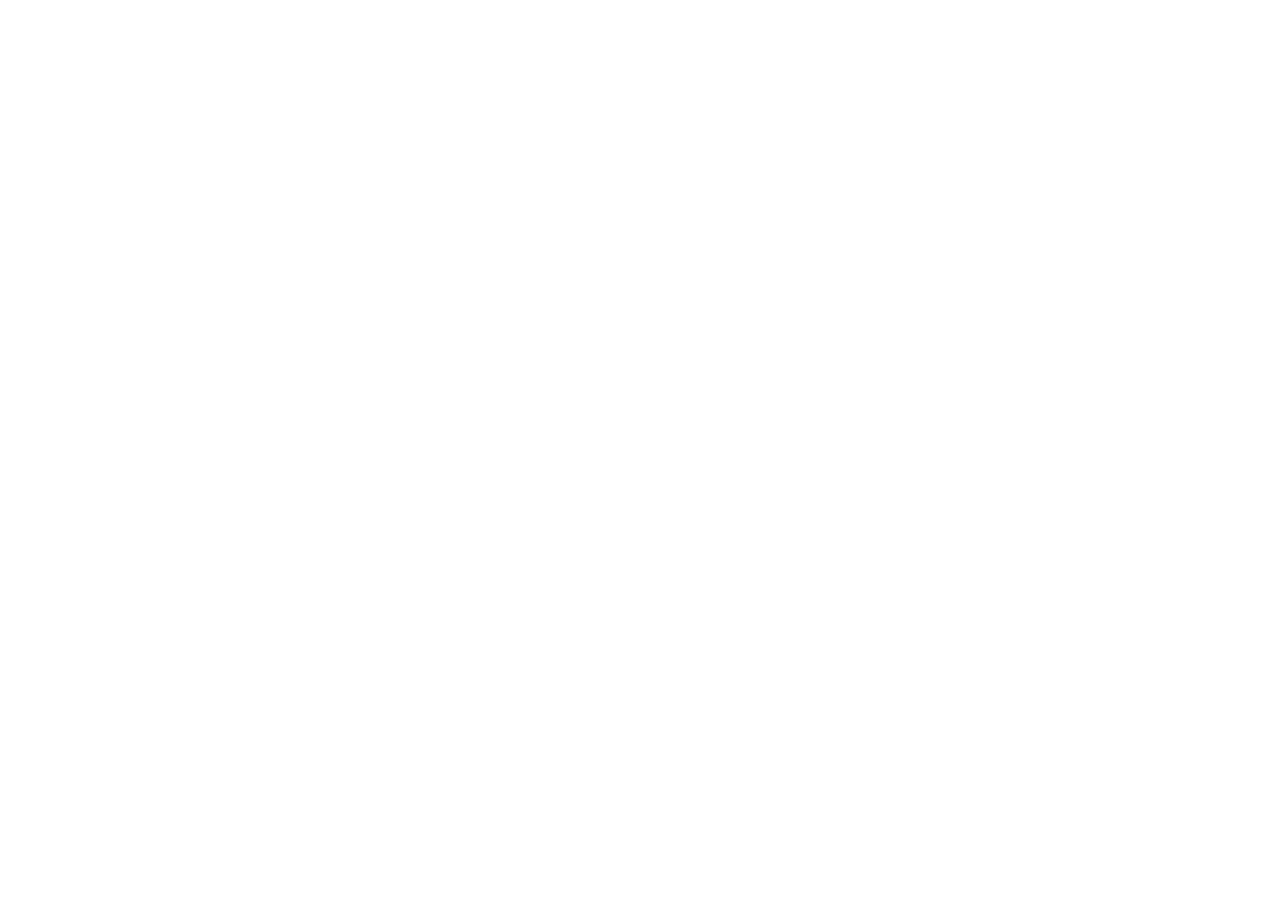
==== lyrics.html @ 4e86a782 "added inital text to start screen" ====
<!doctype html>
<html class="no-js" lang="en">

<head>
  <meta charset="utf-8">
  <title>World Princes Part II</title>
  <meta name="description" content="This site will serve as the hub for many sub responsive layouts">
  <meta name="viewport" content="width=device-width, initial-scale=1">

  <meta property="og:title" content="">
  <meta property="og:type" content="">
  <meta property="og:url" content="">
  <meta property="og:image" content="">

  <link rel="manifest" href="site.webmanifest">
  <link rel="apple-touch-icon" href="icon.png">
  <!-- Place favicon.ico in the root directory -->

  <link rel="preconnect" href="https://fonts.googleapis.com"> 
    <link rel="preconnect" href="https://fonts.gstatic.com" crossorigin> 
    <link href="https://fonts.googleapis.com/css2?family=Silkscreen&display=swap" rel="stylesheet">
  <link rel="stylesheet" href="./css/normalize.css">
  <link rel="stylesheet" href="./css/main.css">

  <meta name="theme-color" content="#fafafa">
</head>

<body>  
  <script src="./js/main.js"></script>
</body>

</html>
---- css/main.css ----
/* Begin global styling variables */
:root {
    --start-font: 'Silkscreen', cursive;
}
/* End global styling variables */

/* Begin start screen */
h1,p {
    font-family: var(--start-font);
    text-align: center;
}

h1 {
font-size: 400%;
}

p {
    font-size: 200%;
}

.head-wrp {
   margin-top: 15%;
   margin-bottom: 15%;
   background-image: none;
}

/* End start screen */

/* Begin lyric screen */

/* End lyric screen */
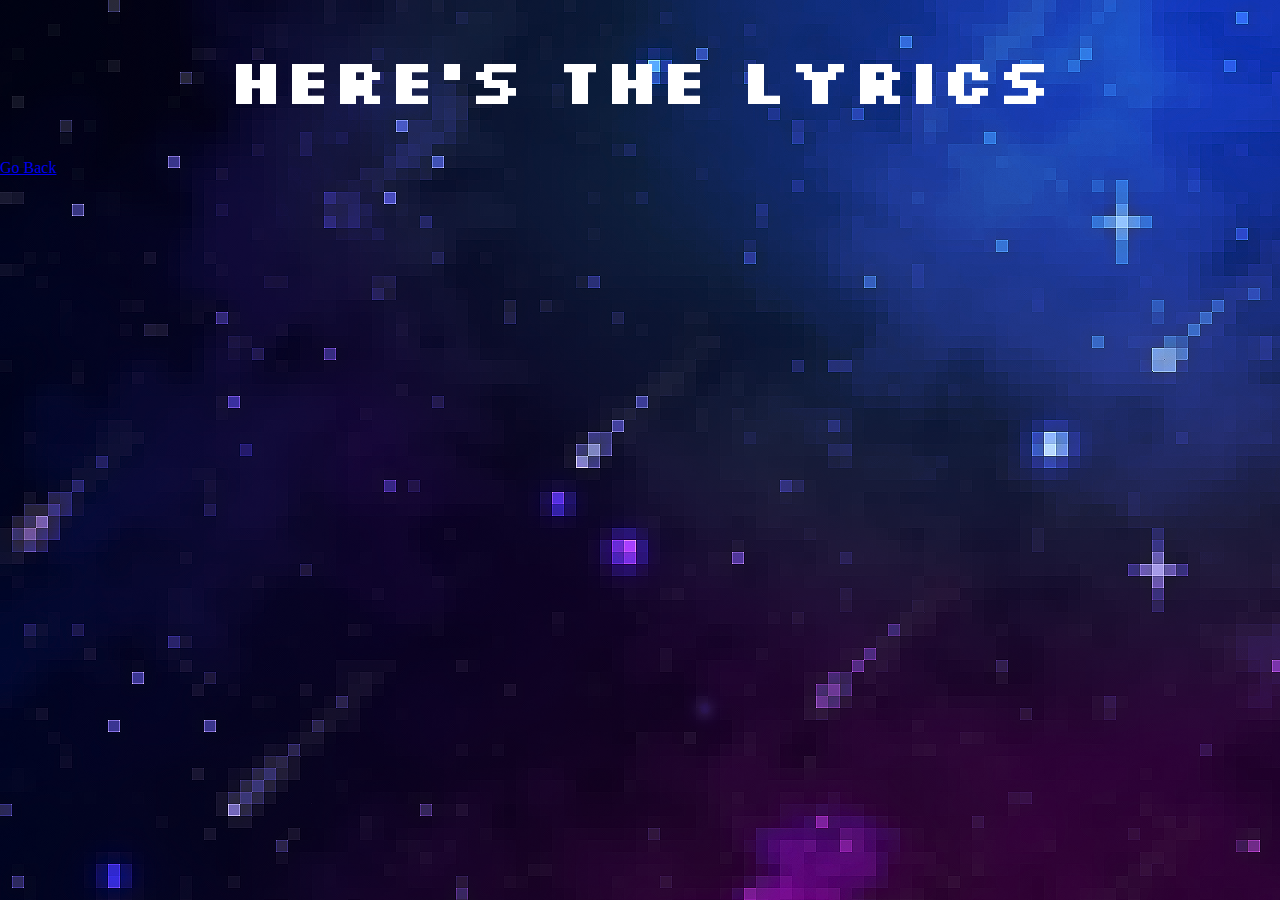
==== commit 3a7b8a99: "added enter redirect, preliminary bg" ====
--- a/lyrics.html
+++ b/lyrics.html
@@ -26,6 +26,8 @@
 </head>
 
 <body>  
+  <h1>Here's the lyrics</h1>
+  <a href="index.html">Go Back</a>
   <script src="./js/main.js"></script>
 </body>
 
--- a/css/main.css
+++ b/css/main.css
@@ -5,6 +5,9 @@
 /* End global styling variables */
 
 /* Begin start screen */
+body {
+  background-image: url("../img/pixel_space.png");
+}
 h1,p {
     font-family: var(--start-font);
     text-align: center;
@@ -12,17 +15,83 @@
 
 h1 {
 font-size: 400%;
+color:white;
 }
 
 p {
     font-size: 200%;
+    color:white;
 }
 
 .head-wrp {
    margin-top: 15%;
    margin-bottom: 15%;
-   background-image: none;
 }
+
+/* Bob - from Hover.css */
+@-webkit-keyframes hvr-bob {
+    0% {
+      -webkit-transform: translateY(-16px);
+      transform: translateY(-16px);
+    }
+    50% {
+      -webkit-transform: translateY(-8px);
+      transform: translateY(-8px);
+    }
+    100% {
+      -webkit-transform: translateY(-16px);
+      transform: translateY(-16px);
+    }
+  }
+  @keyframes hvr-bob {
+    0% {
+      -webkit-transform: translateY(-16px);
+      transform: translateY(-16px);
+    }
+    50% {
+      -webkit-transform: translateY(-8px);
+      transform: translateY(-8px);
+    }
+    100% {
+      -webkit-transform: translateY(-16px);
+      transform: translateY(-16px);
+    }
+  }
+  @-webkit-keyframes hvr-bob-float {
+    100% {
+      -webkit-transform: translateY(-16px);
+      transform: translateY(-16px);
+    }
+  }
+  @keyframes hvr-bob-float {
+    100% {
+      -webkit-transform: translateY(-16px);
+      transform: translateY(-16px);
+    }
+  }
+  .hvr-bob {
+    /* display: inline-block; */
+    vertical-align: middle;
+    -webkit-transform: perspective(1px) translateZ(0);
+    transform: perspective(1px) translateZ(0);
+    
+  }
+  .hvr-bob, .hvr-bob:focus, .hvr-bob:active {
+    -webkit-animation-name: hvr-bob-float, hvr-bob;
+    animation-name: hvr-bob-float, hvr-bob;
+    -webkit-animation-duration: .3s, 1.5s;
+    animation-duration: .3s, 1.5s;
+    -webkit-animation-delay: 0s, .3s;
+    animation-delay: 0s, .3s;
+    -webkit-animation-timing-function: ease-out, ease-in-out;
+    animation-timing-function: ease-out, ease-in-out;
+    -webkit-animation-iteration-count: 1, infinite;
+    animation-iteration-count: 1, infinite;
+    -webkit-animation-fill-mode: forwards;
+    animation-fill-mode: forwards;
+    -webkit-animation-direction: normal, alternate;
+    animation-direction: normal, alternate;
+  }
 
 /* End start screen */
 
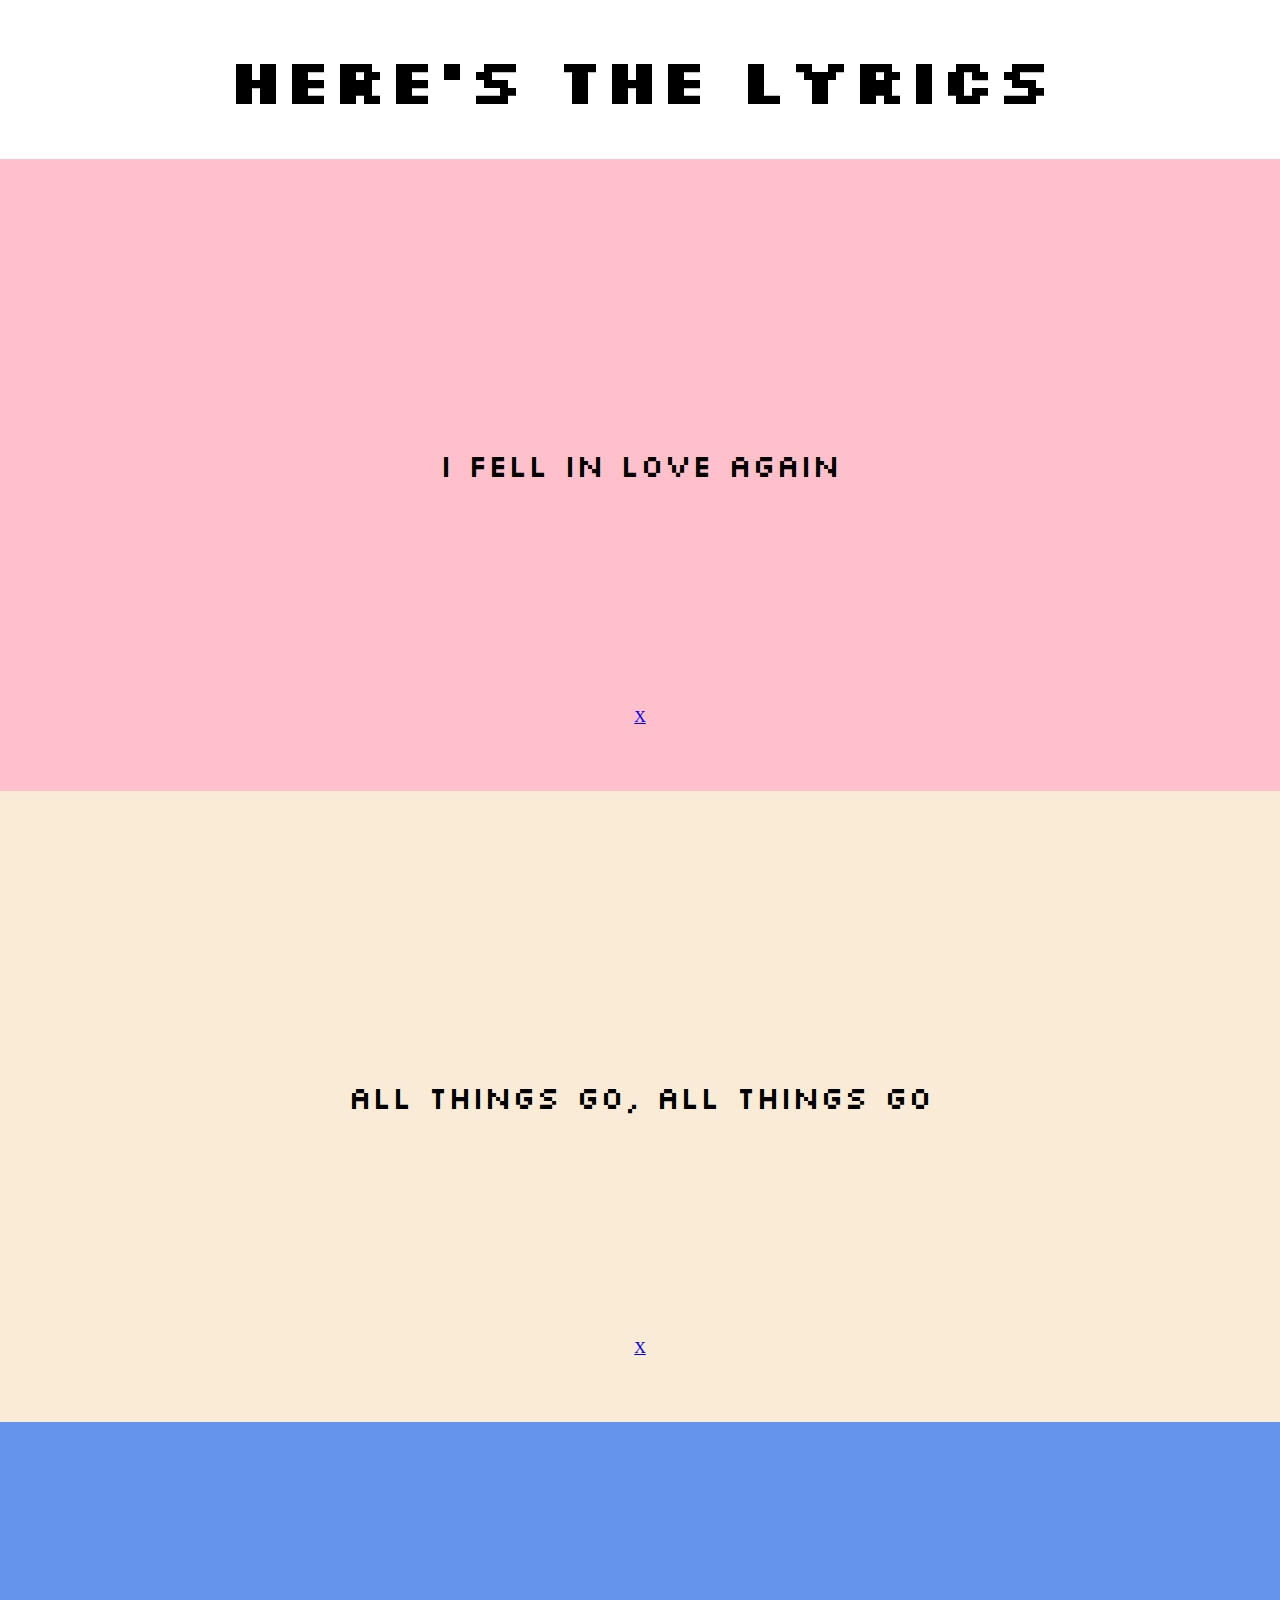
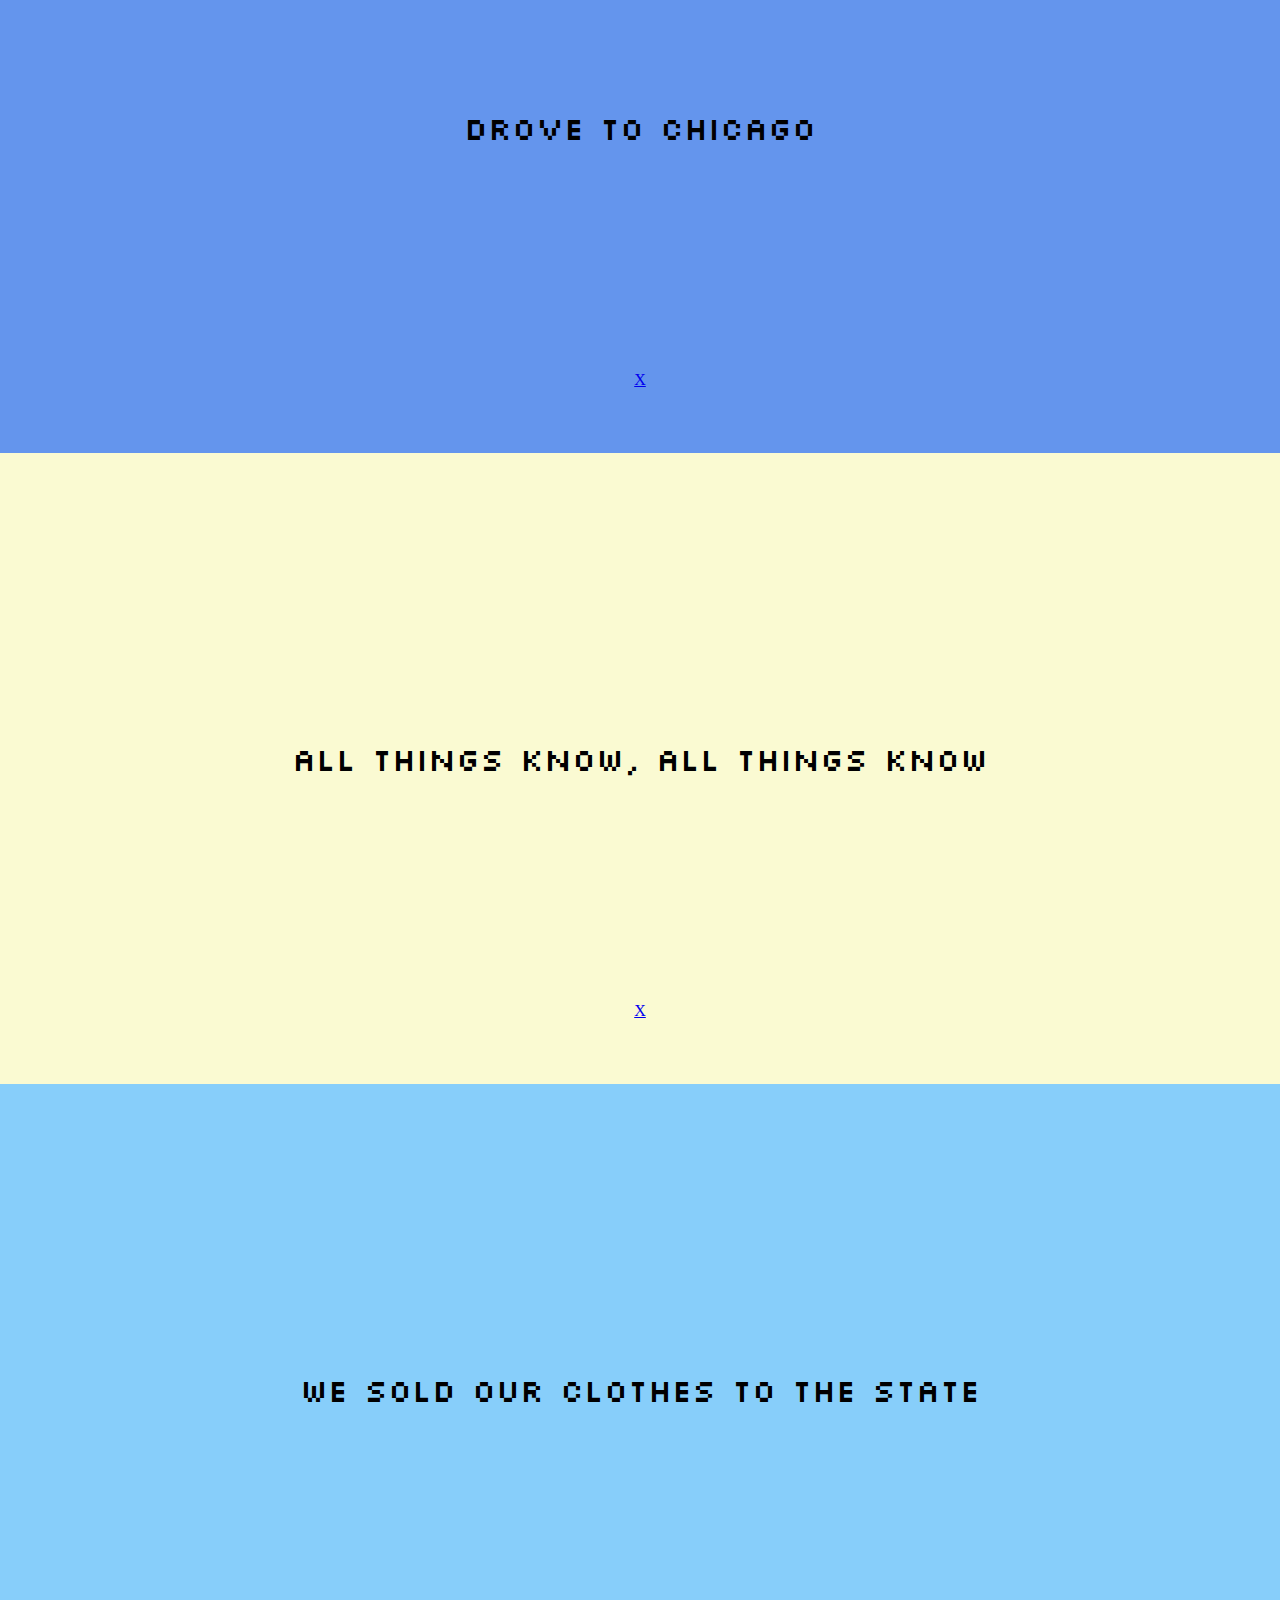
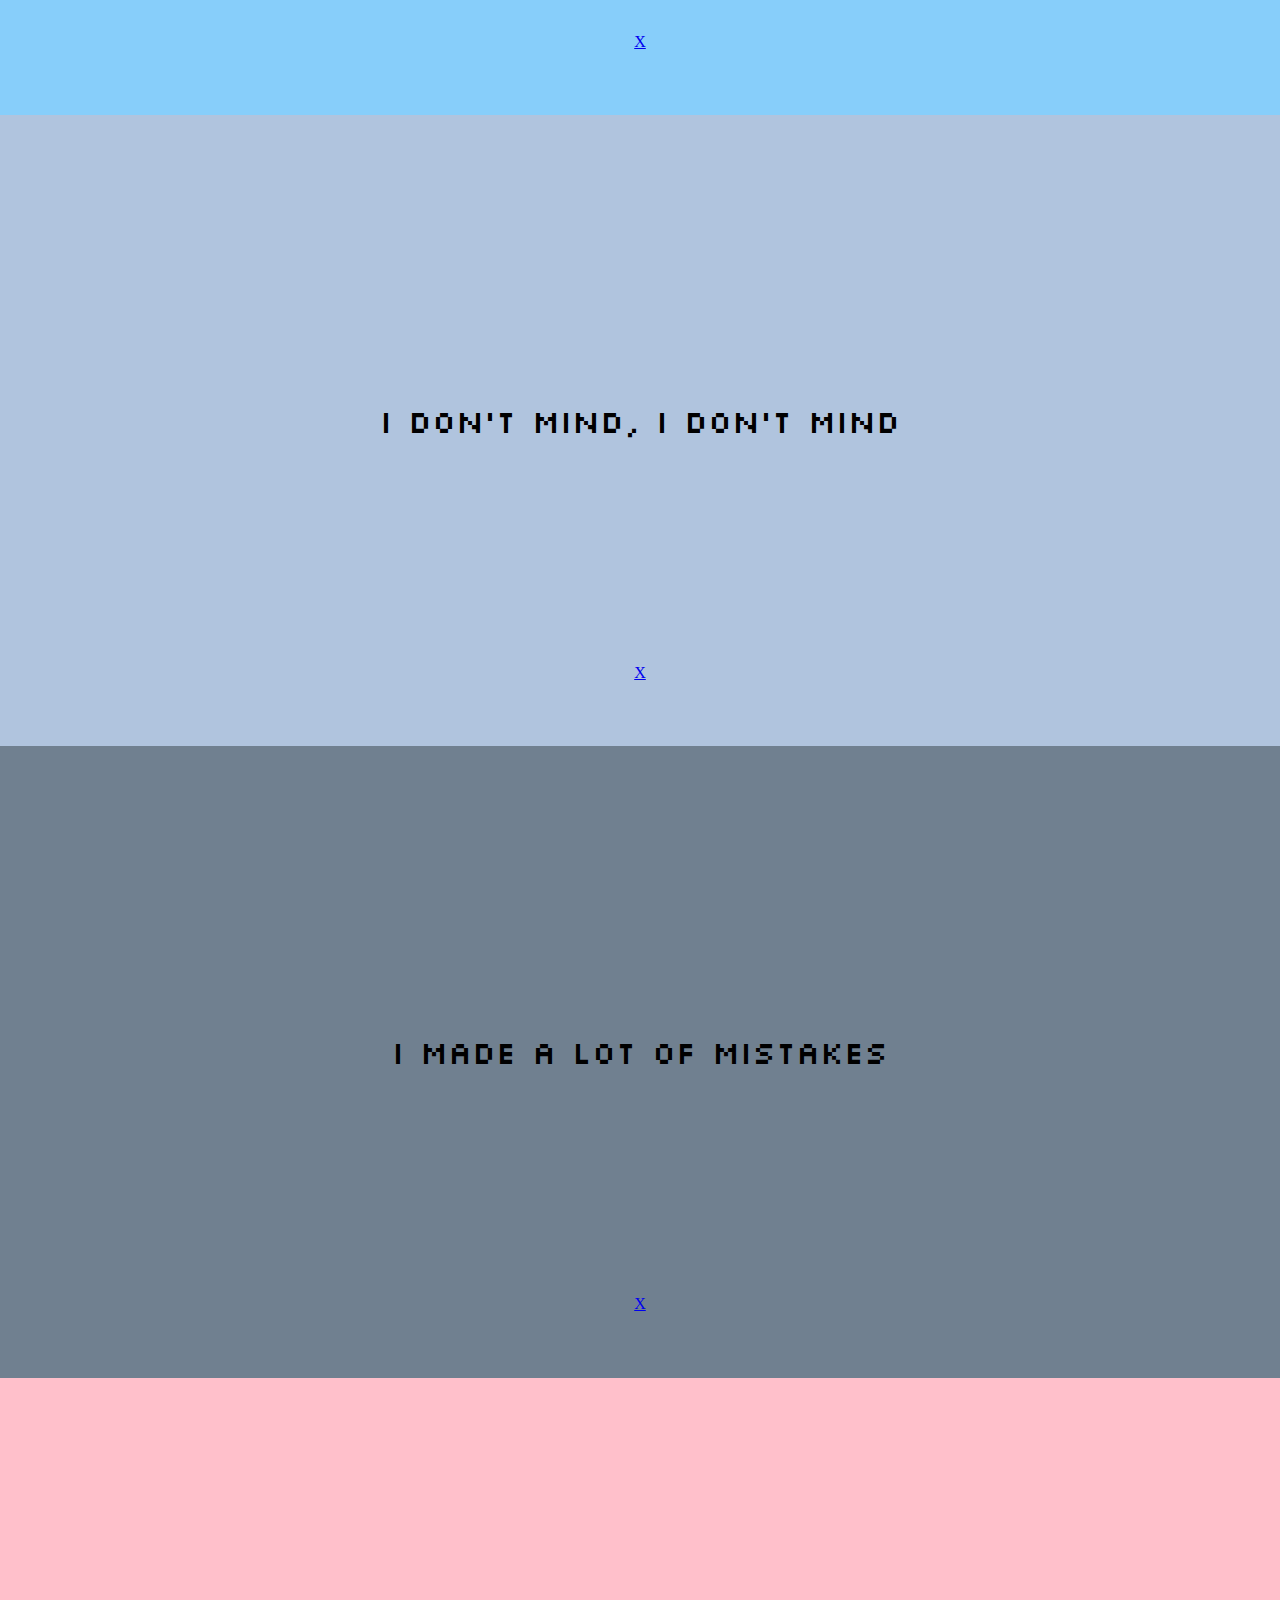
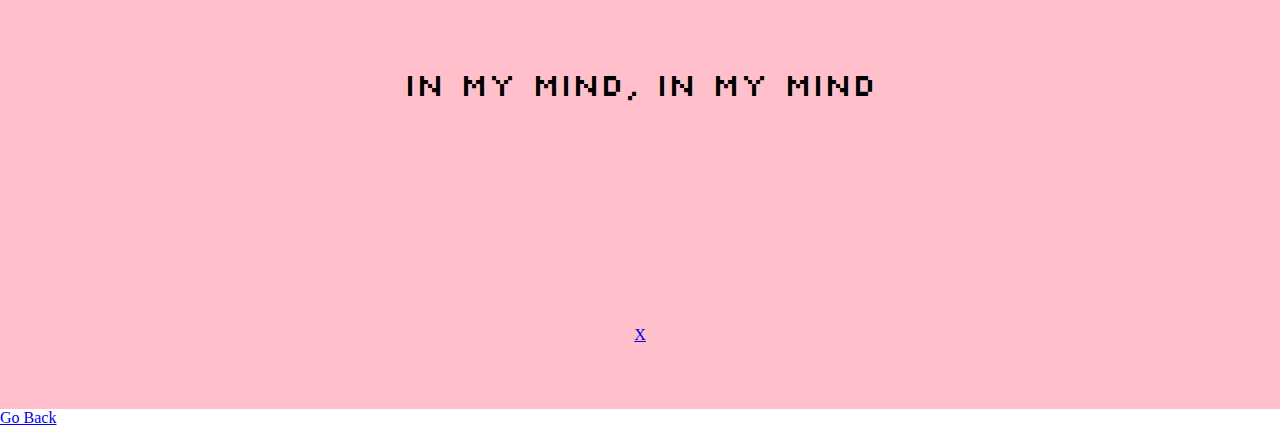
==== commit e082f289: "added lyrics, scroll anim, sections w links" ====
--- a/lyrics.html
+++ b/lyrics.html
@@ -3,8 +3,8 @@
 
 <head>
   <meta charset="utf-8">
-  <title>World Princes Part II</title>
-  <meta name="description" content="This site will serve as the hub for many sub responsive layouts">
+  <title>Chicago by Sufjan Stevens</title>
+  <meta name="description" content="An ecard style site for the song Chicago by Sufjan Stevens">
   <meta name="viewport" content="width=device-width, initial-scale=1">
 
   <meta property="og:title" content="">
@@ -27,6 +27,81 @@
 
 <body>  
   <h1>Here's the lyrics</h1>
+
+<div class="lyric1-wrapper">
+  <div id="lyric_one"class="lyric">
+    <p>I fell in love again</p>
+  </div>
+  <div class="link-wrapper">
+    <a href="#lyric_two" class="nxt-button">X</a>
+  </div>
+  
+</div>
+
+<div class="lyric2-wrapper">
+  <div id="lyric_two" class="lyric">
+    <p>All things go, all things go</p>
+  </div>
+  <div class="link-wrapper">
+    <a href="#lyric_three" class="nxt-button">X</a>
+  </div>
+</div>
+
+<div class="lyric3-wrapper">
+  <div id="lyric_three" class="lyric">
+    <p>Drove to Chicago</p>
+  </div>
+  <div class="link-wrapper">
+    <a href="#lyric_four" class="nxt-button">X</a>
+  </div>
+</div>
+
+<div class="lyric4-wrapper">
+  <div id="lyric_four" class="lyric">
+    <p>All things know, all things know</p>
+  </div>
+  <div class="link-wrapper">
+    <a href="#lyric_five" class="nxt-button">X</a>
+  </div>
+</div>
+
+<div class="lyric5-wrapper">
+  <div id="lyric_five" class="lyric">
+    <p>We sold our clothes to the state</p>
+  </div>
+  <div class="link-wrapper">
+    <a href="#lyric_six" class="nxt-button">X</a>
+  </div>
+</div>
+
+<div class="lyric6-wrapper">
+  <div id="lyric_six" class="lyric">
+    <p>I don't mind, I don't mind</p>
+  </div>
+  <div class="link-wrapper">
+    <a href="#lyric_seven" class="nxt-button">X</a>
+  </div>
+</div>
+
+<div class="lyric7-wrapper">
+  <div id="lyric_seven" class="lyric">
+    <p>I made a lot of mistakes</p>
+  </div>
+  <div class="link-wrapper">
+    <a href="#lyric_eight" class="nxt-button">X</a>
+  </div> 
+</div>
+
+<div class="lyric8-wrapper">
+  <div id="lyric_eight" class="lyric">
+    <p>In my mind, in my mind</p>
+  </div>
+  <div class="link-wrapper">
+    <a href="#lyric_one" class="nxt-button">X</a>
+  </div> 
+  
+</div>
+
   <a href="index.html">Go Back</a>
   <script src="./js/main.js"></script>
 </body>
--- a/css/main.css
+++ b/css/main.css
@@ -1,4 +1,8 @@
 /* Begin global styling variables */
+html {
+  scroll-behavior: smooth;
+}
+
 :root {
     --start-font: 'Silkscreen', cursive;
 }
@@ -6,7 +10,7 @@
 
 /* Begin start screen */
 body {
-  background-image: url("../img/pixel_space.png");
+  /* background-image: url("../img/pixel_space.png"); */
 }
 h1,p {
     font-family: var(--start-font);
@@ -15,12 +19,12 @@
 
 h1 {
 font-size: 400%;
-color:white;
+color:black;
 }
 
 p {
     font-size: 200%;
-    color:white;
+    color:rgb(0, 0, 0);
 }
 
 .head-wrp {
@@ -97,4 +101,45 @@
 
 /* Begin lyric screen */
 
+.lyric1-wrapper {
+  background-color: pink;
+}
+
+.lyric{
+  padding-top: 20%;
+  padding-bottom: 15%;
+}
+
+.link-wrapper {
+  text-align: center;
+  padding-bottom: 5%;
+}
+
+.lyric2-wrapper {
+  background-color: antiquewhite;
+}
+
+.lyric3-wrapper {
+  background-color: cornflowerblue;
+}
+
+.lyric4-wrapper {
+  background-color: lightgoldenrodyellow;
+}
+
+.lyric5-wrapper {
+  background-color:lightskyblue;
+}
+
+.lyric6-wrapper {
+  background-color: lightsteelblue;
+}
+
+.lyric7-wrapper {
+  background-color:slategray;
+}
+
+.lyric8-wrapper {
+  background-color: pink;
+}
 /* End lyric screen */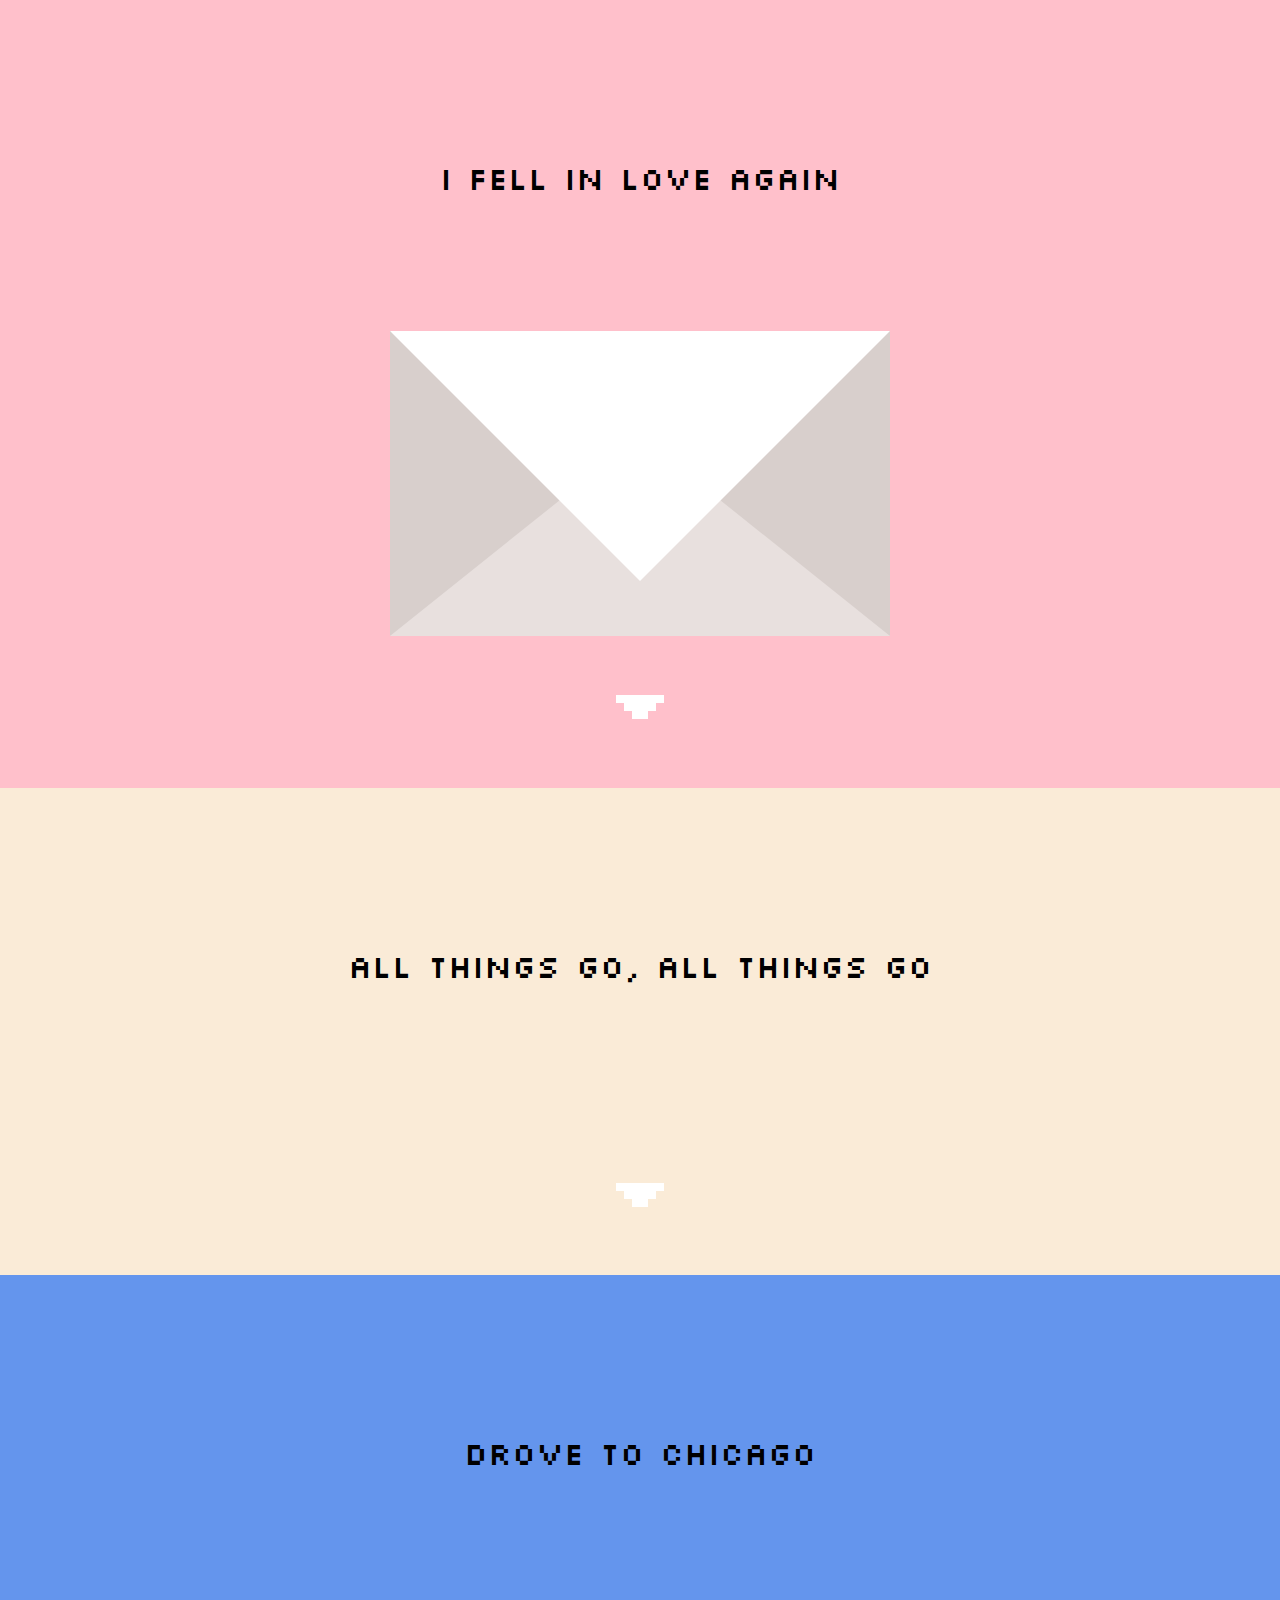
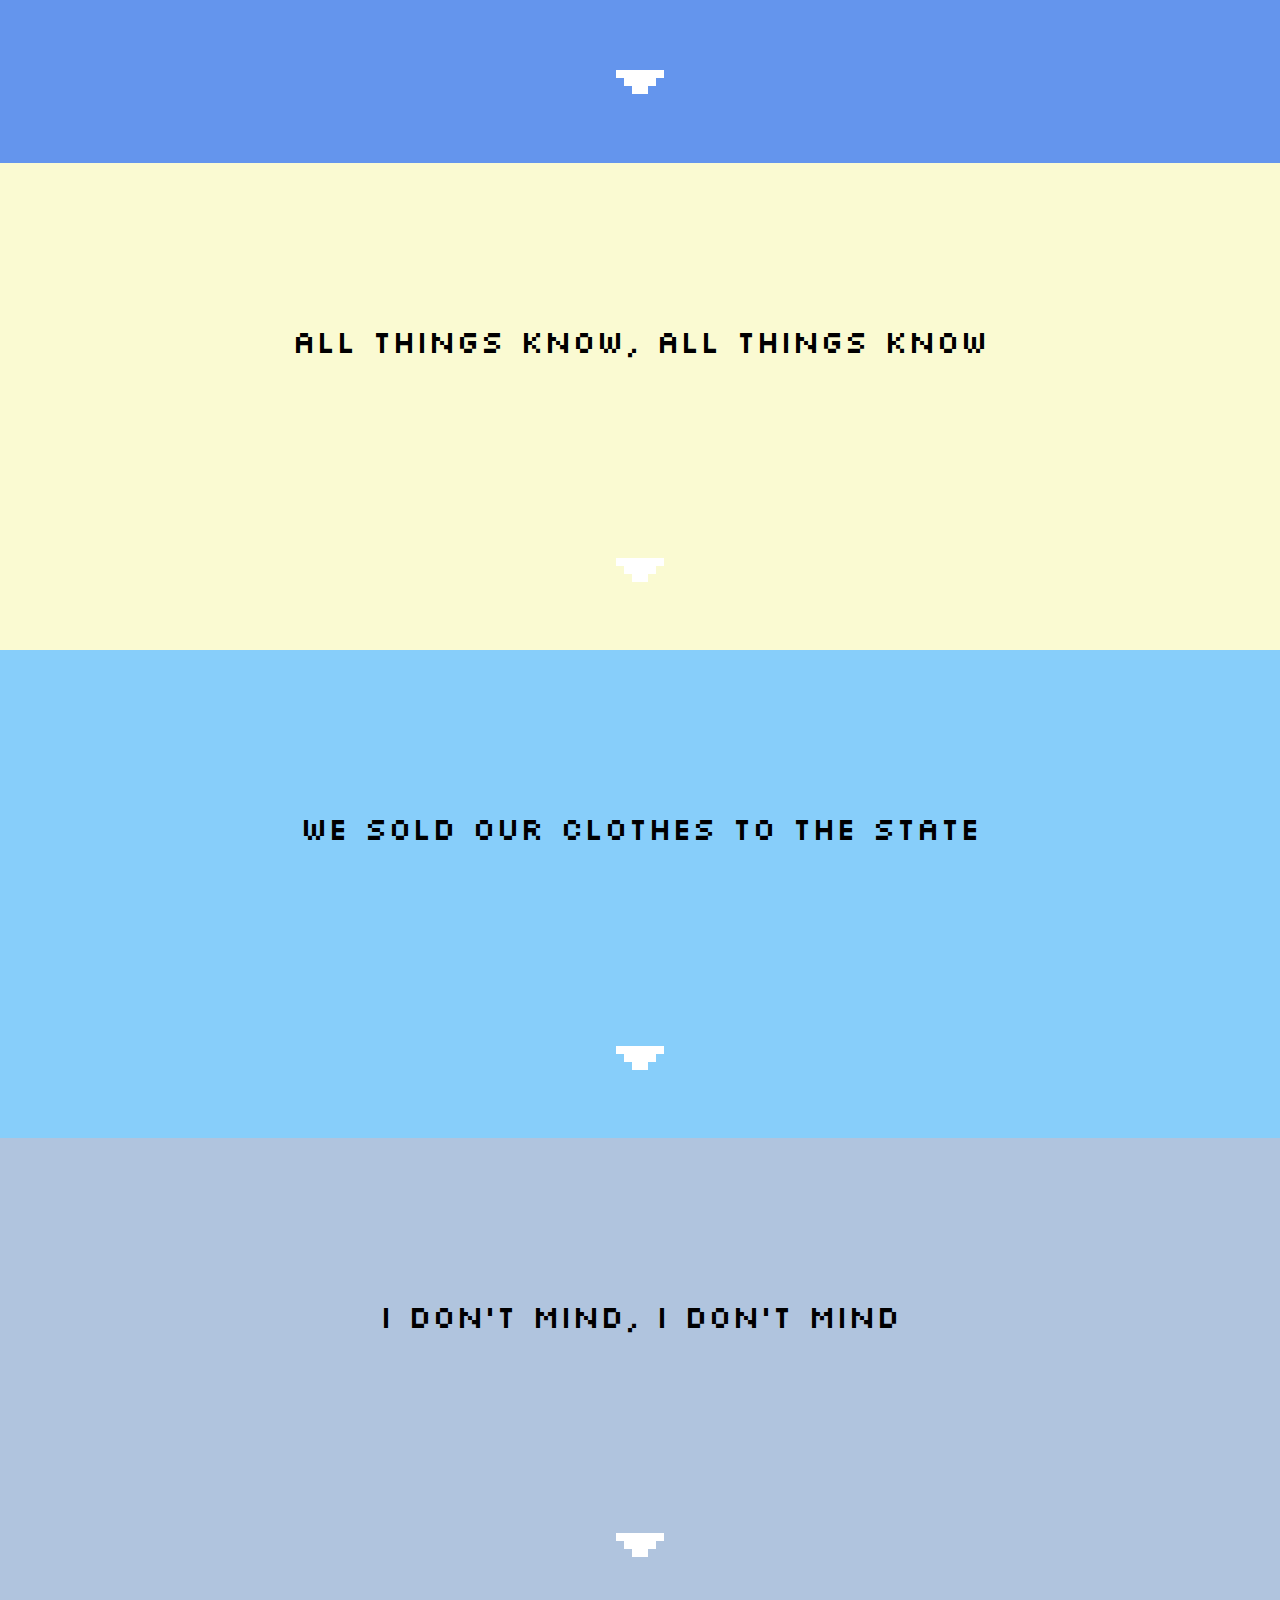
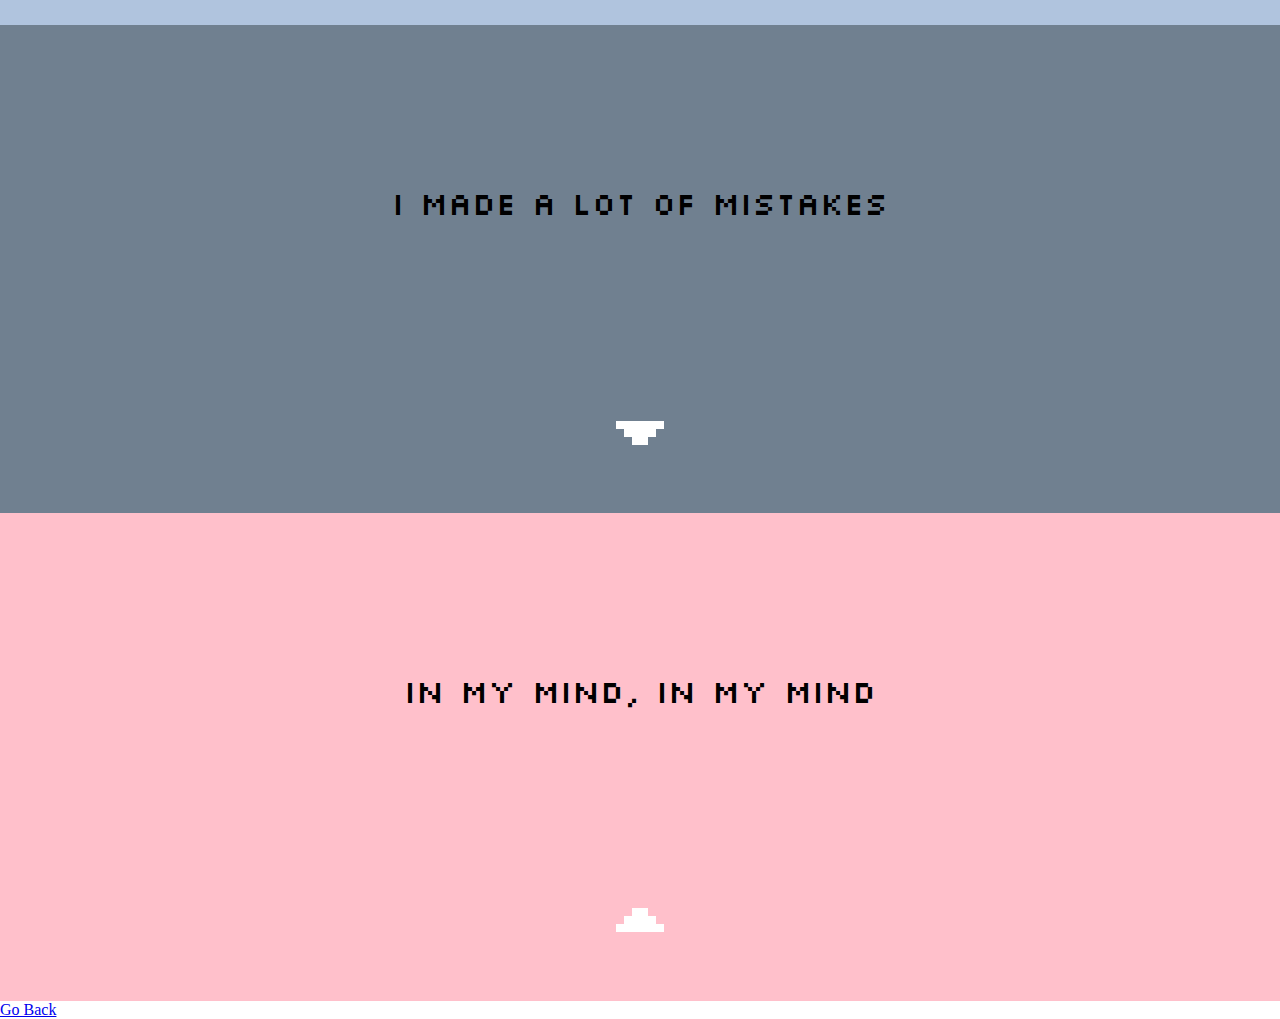
==== commit dcad3ac1: "first lyric done, added media queries" ====
--- a/lyrics.html
+++ b/lyrics.html
@@ -26,14 +26,22 @@
 </head>
 
 <body>  
-  <h1>Here's the lyrics</h1>
 
 <div class="lyric1-wrapper">
   <div id="lyric_one"class="lyric">
     <p>I fell in love again</p>
   </div>
+  <div class="envelope">
+    <div class="top-side"></div>
+    <div class="left-side"></div>
+    <!-- <div class="behind"></div> -->
+    <div class="envelope-image"></div>
+      <img class = "env-img" src="./img/letter1.png" alt="">
+    <div class="right-side"></div>
+    <div class="bottom-side"></div>
+  </div>
   <div class="link-wrapper">
-    <a href="#lyric_two" class="nxt-button">X</a>
+    <a href="#lyric_two" class="nxt-button" ><img src="./img/arrow.png"></a>
   </div>
   
 </div>
@@ -43,7 +51,7 @@
     <p>All things go, all things go</p>
   </div>
   <div class="link-wrapper">
-    <a href="#lyric_three" class="nxt-button">X</a>
+    <a href="#lyric_three" class="nxt-button"><img src="./img/arrow.png"></a>
   </div>
 </div>
 
@@ -52,7 +60,7 @@
     <p>Drove to Chicago</p>
   </div>
   <div class="link-wrapper">
-    <a href="#lyric_four" class="nxt-button">X</a>
+    <a href="#lyric_four" class="nxt-button"><img src="./img/arrow.png"></a>
   </div>
 </div>
 
@@ -61,7 +69,7 @@
     <p>All things know, all things know</p>
   </div>
   <div class="link-wrapper">
-    <a href="#lyric_five" class="nxt-button">X</a>
+    <a href="#lyric_five" class="nxt-button"><img src="./img/arrow.png"></a>
   </div>
 </div>
 
@@ -70,7 +78,7 @@
     <p>We sold our clothes to the state</p>
   </div>
   <div class="link-wrapper">
-    <a href="#lyric_six" class="nxt-button">X</a>
+    <a href="#lyric_six" class="nxt-button"><img src="./img/arrow.png"></a>
   </div>
 </div>
 
@@ -79,7 +87,7 @@
     <p>I don't mind, I don't mind</p>
   </div>
   <div class="link-wrapper">
-    <a href="#lyric_seven" class="nxt-button">X</a>
+    <a href="#lyric_seven" class="nxt-button"><img src="./img/arrow.png"></a>
   </div>
 </div>
 
@@ -88,7 +96,7 @@
     <p>I made a lot of mistakes</p>
   </div>
   <div class="link-wrapper">
-    <a href="#lyric_eight" class="nxt-button">X</a>
+    <a href="#lyric_eight" class="nxt-button"><img src="./img/arrow.png"></a>
   </div> 
 </div>
 
@@ -97,7 +105,7 @@
     <p>In my mind, in my mind</p>
   </div>
   <div class="link-wrapper">
-    <a href="#lyric_one" class="nxt-button">X</a>
+    <a href="#lyric_one" class="nxt-button"><img src="./img/arrow-up.png"></a>
   </div> 
   
 </div>
--- a/css/main.css
+++ b/css/main.css
@@ -9,28 +9,79 @@
 /* End global styling variables */
 
 /* Begin start screen */
-body {
-  /* background-image: url("../img/pixel_space.png"); */
-}
+
+/* phone */
+@media screen and (max-width: 479px) {
+  .head-wrp {
+    margin-top: 70%;
+    margin-bottom: 15%;
+ }
+  h1 {
+    font-size: 300%;
+  }
+  p {
+    font-size: 90%;
+  }
+  .lyric{
+    padding-top: 80%;
+    padding-bottom: 75%;
+    }
+
+}
+
+/* desktop */
+@media screen and (min-width: 769px) {
+  .head-wrp {
+    margin-top: 15%;
+ }
+  h1 {
+    font-size: 700%;
+ }
+
+ p {
+   font-size: 200%;
+ }
+ .lyric{
+  padding-top: 10%;
+  padding-bottom: 8%;
+  /* padding-bottom: 18%; */
+  }
+}
+
+/* tablet */
+@media screen and (min-width: 480px) and (max-width: 768px) {
+  .head-wrp {
+    margin-top: 45%;
+ }
+ h1 {
+   font-size: 400%;
+ }
+
+ p {
+   font-size: 200%;
+ }
+
+ .lyric{
+  padding-top: 60%;
+  padding-bottom: 50%;
+  }
+}
+
+
 h1,p {
     font-family: var(--start-font);
     text-align: center;
 }
 
 h1 {
-font-size: 400%;
-color:black;
+  color:black;
 }
 
 p {
-    font-size: 200%;
-    color:rgb(0, 0, 0);
-}
-
-.head-wrp {
-   margin-top: 15%;
-   margin-bottom: 15%;
-}
+  color:black
+}
+
+
 
 /* Bob - from Hover.css */
 @-webkit-keyframes hvr-bob {
@@ -103,15 +154,96 @@
 
 .lyric1-wrapper {
   background-color: pink;
-}
-
-.lyric{
-  padding-top: 20%;
-  padding-bottom: 15%;
-}
+ 
+}
+
+/* begin envelope, sourced from https://www.youtube.com/watch?v=4Hm26xcr_dQ w minor changes as needed */
+.envelope {
+  width: 500px;
+  height: 300px;
+  margin-right: auto;
+  margin-left: auto;
+  position: relative;
+  background: #d1bab2;
+  cursor: pointer;
+}
+
+.top-side{
+  border-bottom: 250px solid white;
+  top: -250px;
+  transform-origin: bottom;
+  z-index: 6;
+  transform: rotateX(180deg);
+  transition: all .8s ease;
+  transition-delay: 0.6s;
+}
+
+.bottom-side{
+  border-bottom: 200px solid #e8e0de;
+  position: absolute !important;
+  bottom: -5px;
+  z-index: 4;
+}
+
+.top-side, .bottom-side {
+  border-left: 250px solid  transparent;
+  border-right: 250px solid  transparent;
+  position: relative;
+}
+
+.left-side {
+  border-left: 225px solid #d8cfcc;
+  position: absolute;
+  left: 0;
+}
+
+.right-side {
+  border-right: 225px solid #d8cfcc;;
+  position: absolute;
+  right: 0;
+}
+
+.left-side, .right-side {
+  border-top: 155px solid transparent;
+  border-bottom: 150px solid transparent;
+  top: 0;
+  z-index: 4;
+} 
+
+/* .envelope-image {
+  width: 90%;
+
+}
+*/
+
+.env-img {
+  width: 90%;
+  height: 90%;
+  position: absolute;
+  top: 10px;
+  left: 50%;
+  transform: translateX(-50%);
+  z-index: 2;
+  transition: all 1s ease;
+}
+
+.envelope:hover .top-side {
+  transform: rotateX(0deg);
+  z-index: 2;
+  transition-delay: 0.3s;
+}
+
+.envelope:hover .env-img {
+  top: -40%;
+  z-index: 3;
+  transition-delay: 0.8s;
+}
+
+/* end envelope */
 
 .link-wrapper {
   text-align: center;
+  padding-top: 5%;
   padding-bottom: 5%;
 }
 
